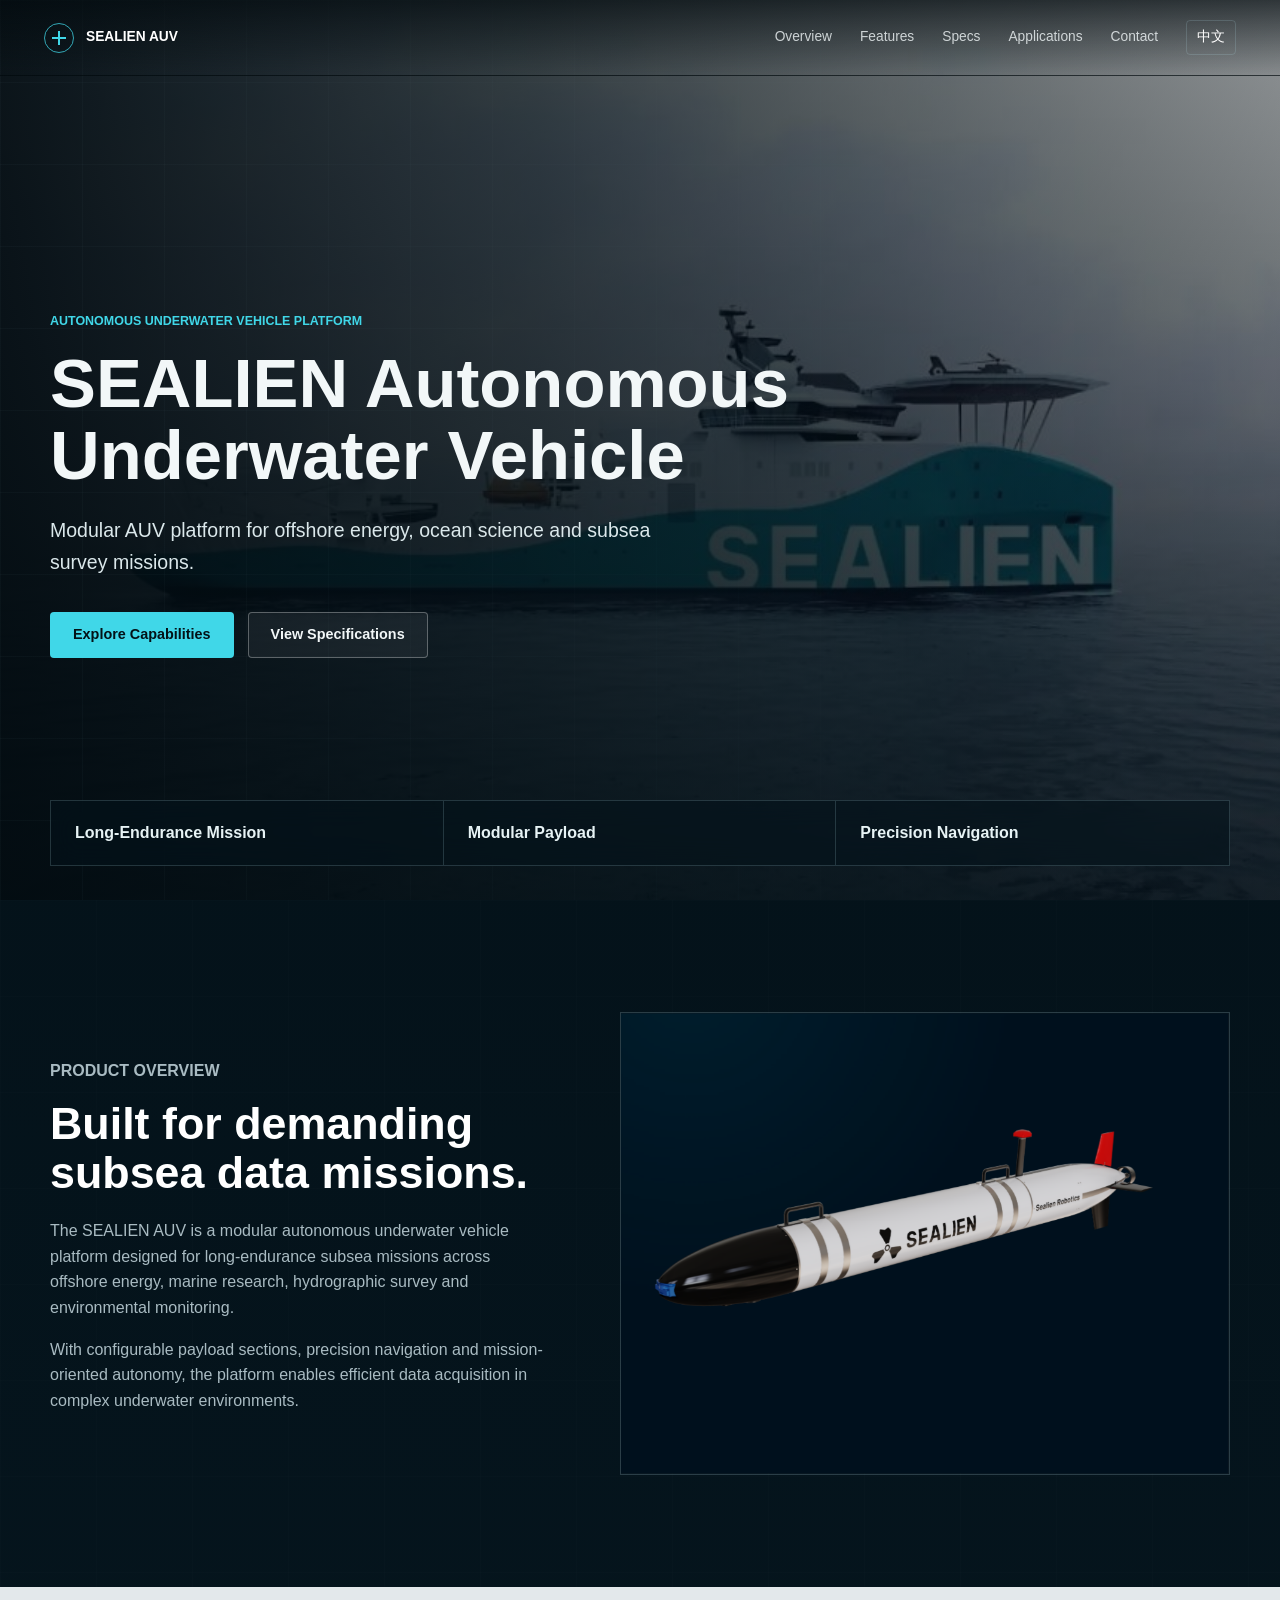
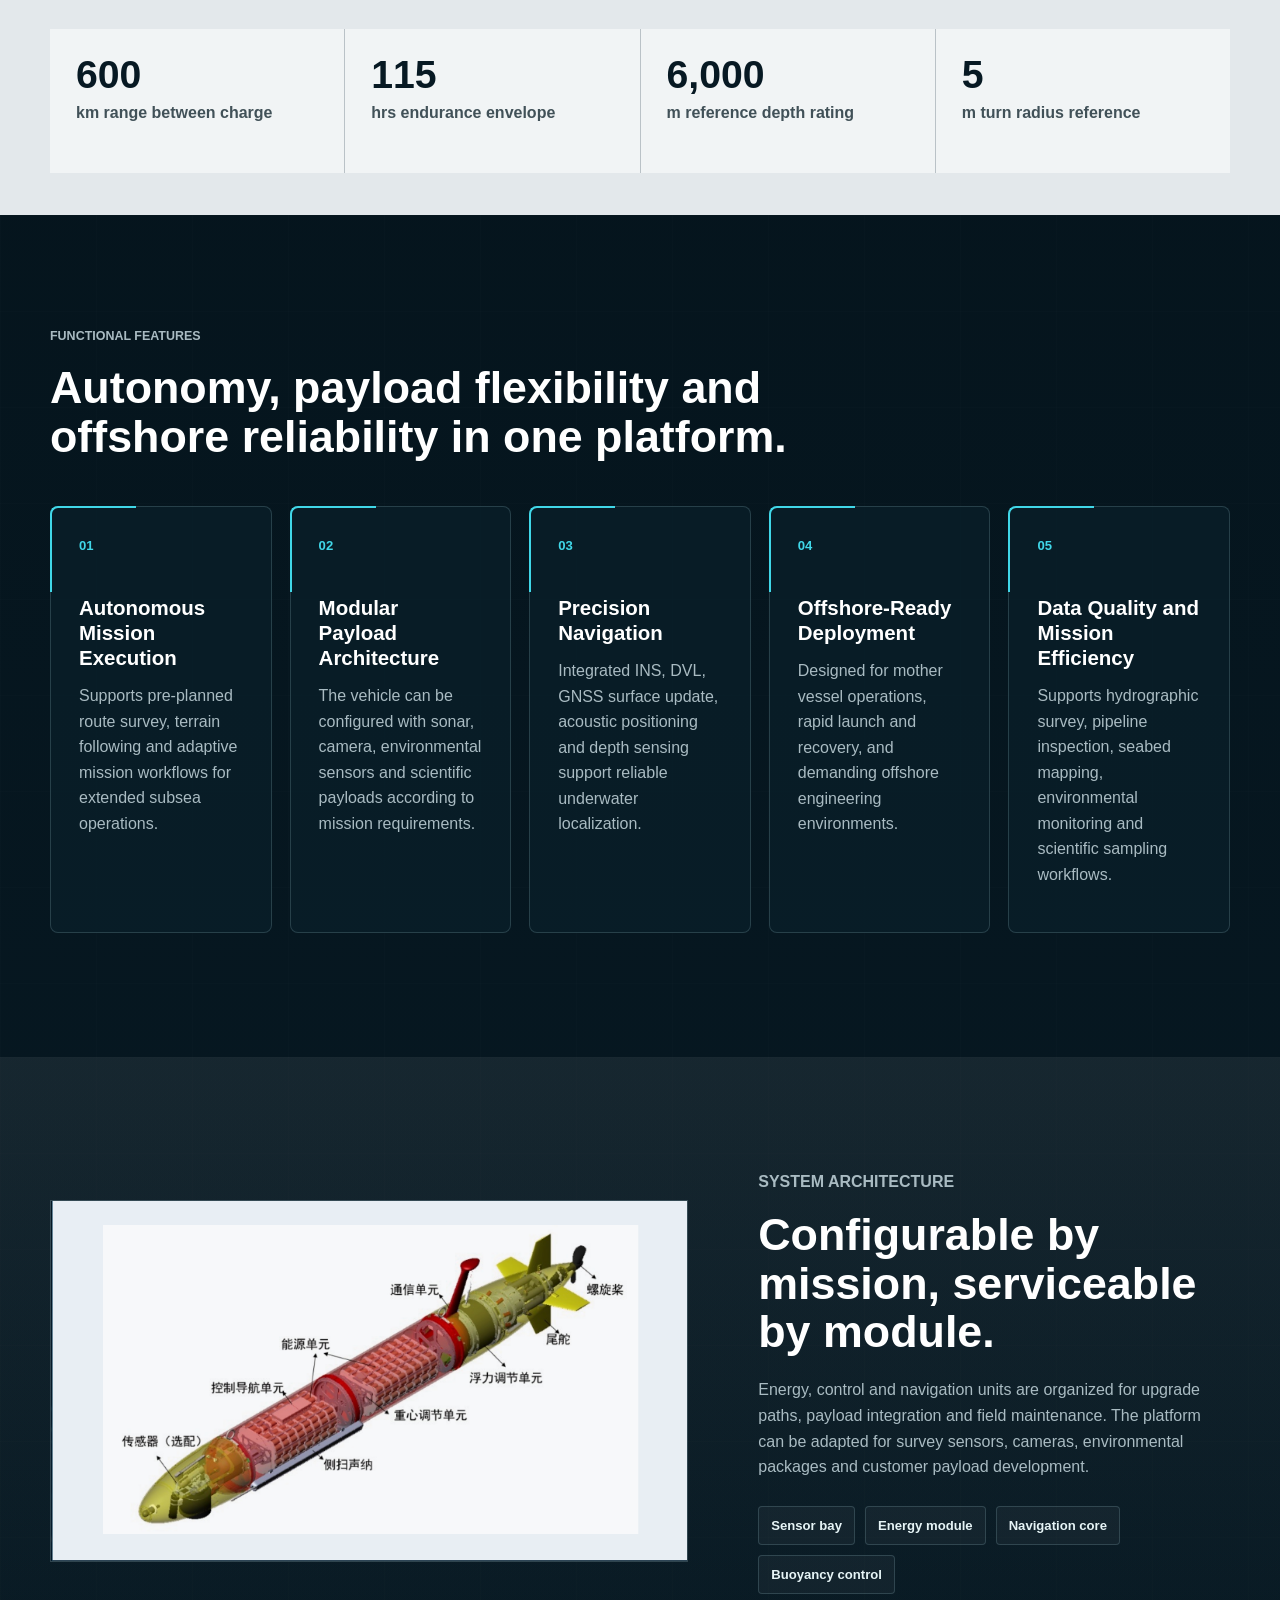
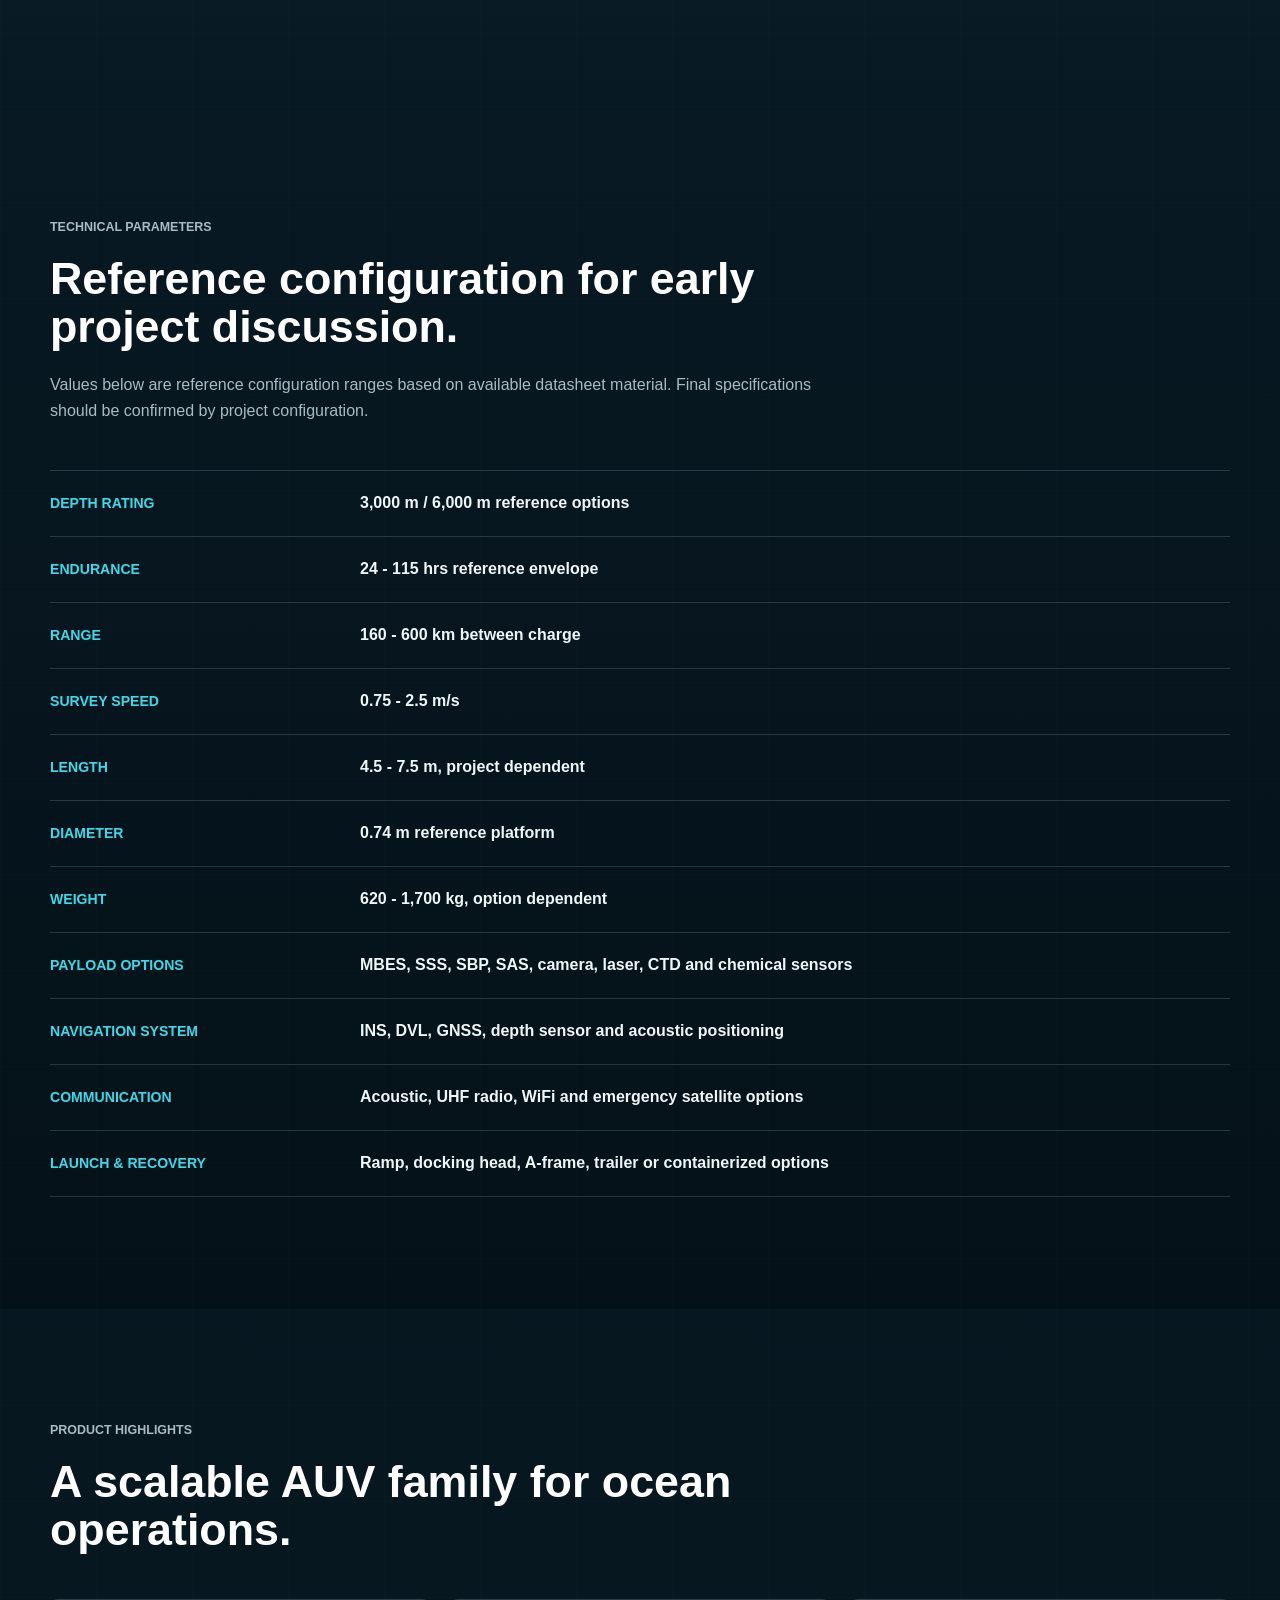
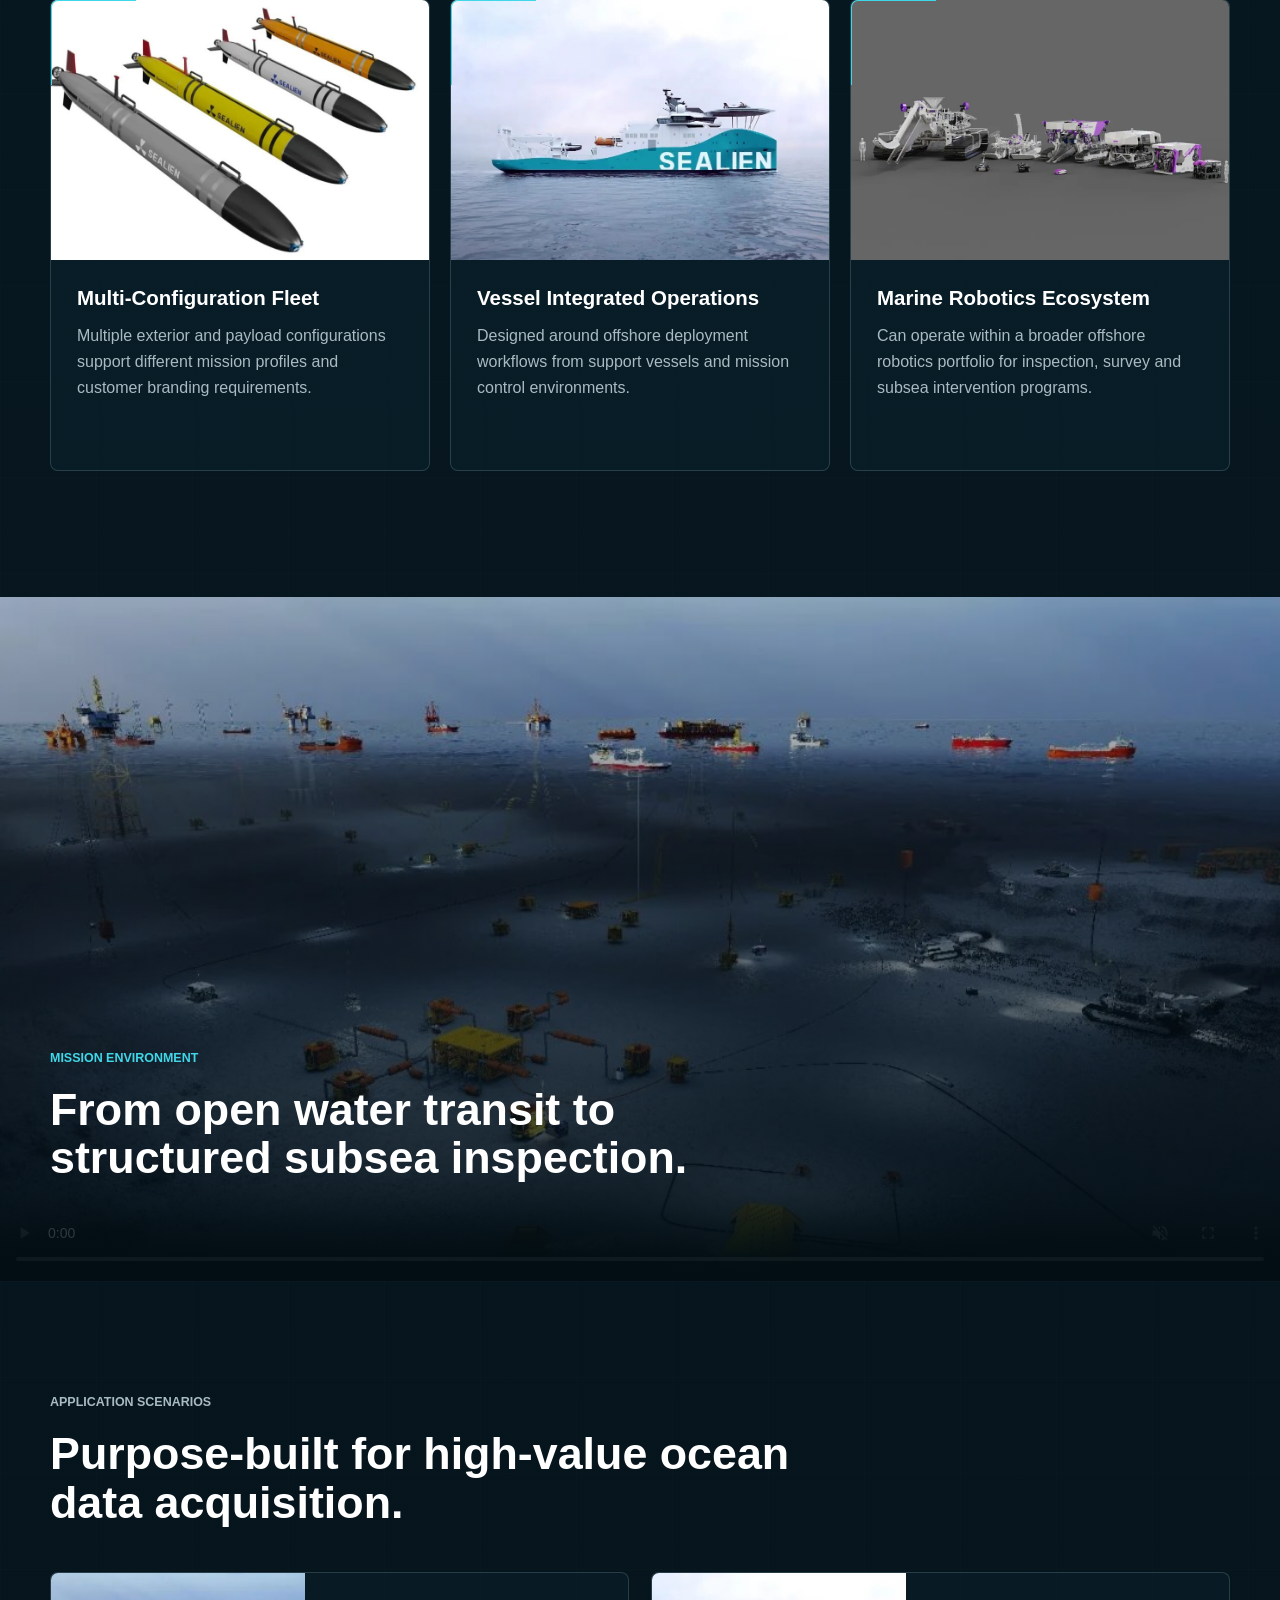
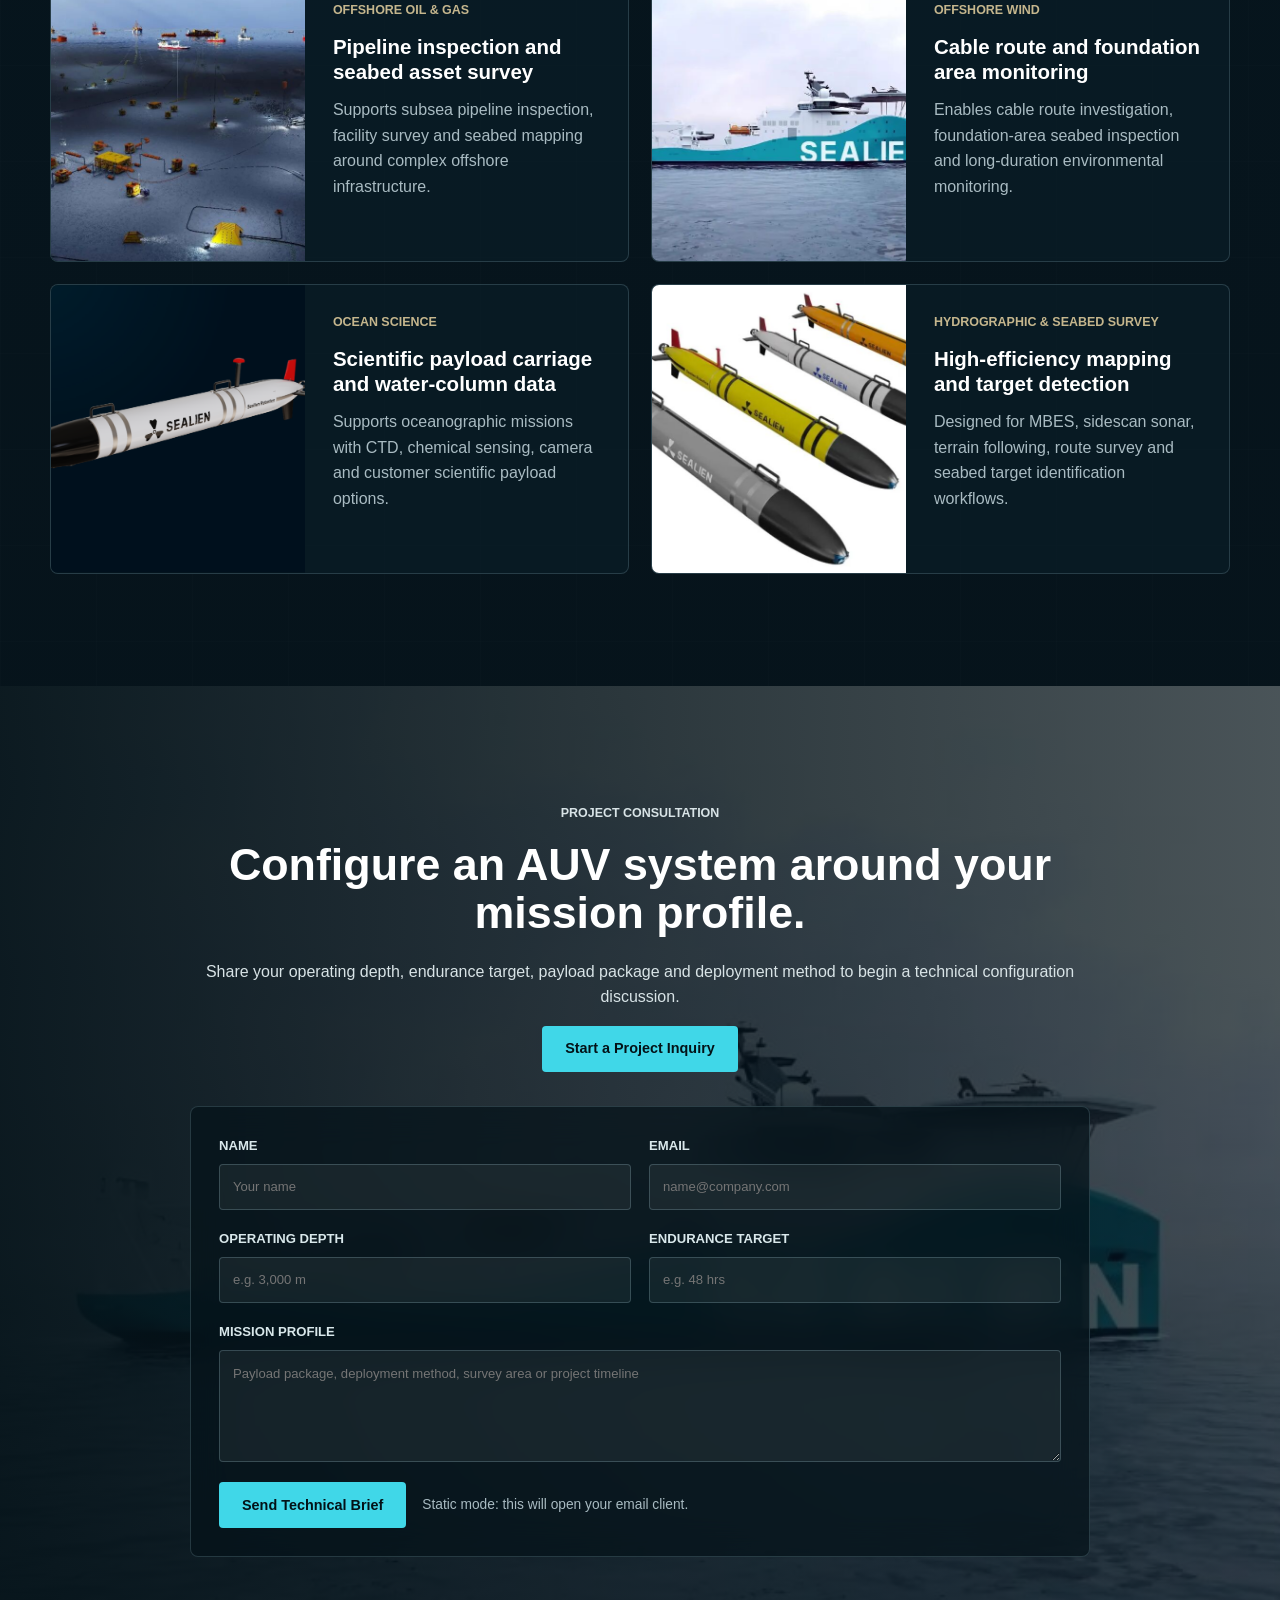
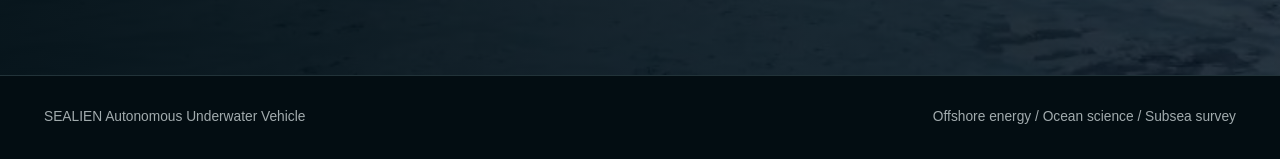
==== AUV_Introduce.html @ 8cbf19f8 "Deploy AUV static site" ====
<!doctype html>
<html lang="en">
  <head>
    <meta charset="utf-8">
    <meta name="viewport" content="width=device-width, initial-scale=1">
    <meta name="description" content="SEALIEN Autonomous Underwater Vehicle platform for offshore energy, ocean science, subsea survey and environmental monitoring.">
    <title>SEALIEN Autonomous Underwater Vehicle</title>
    <script>document.documentElement.classList.add("js");</script>
    <link rel="stylesheet" href="styles.css">
  </head>
  <body>
    <header class="site-header" data-header>
      <a class="brand" href="#hero" aria-label="SEALIEN AUV home">
        <span class="brand-mark" aria-hidden="true"></span>
        <span>SEALIEN AUV</span>
      </a>
      <nav class="site-nav" aria-label="Primary navigation">
        <a href="#overview">Overview</a>
        <a href="#features">Features</a>
        <a href="#specs">Specs</a>
        <a href="#applications">Applications</a>
        <a href="#contact">Contact</a>
        <a class="language-link" href="AUV_Introduce_CN.html">中文</a>
      </nav>
    </header>

    <main>
      <section class="hero" id="hero" aria-label="SEALIEN AUV">
        <video class="hero-video" autoplay muted loop playsinline preload="metadata" poster="船.jpg" data-hero-video>
          <source src="jimeng-2026-07-03-7705-以参考图中的 SEALIEN AUV 和母船为主体，生成一段真实感海洋工程宣传视....mp4" type="video/mp4">
          <source src="jimeng-2026-07-03-2833- 基于以上图片中的AUV我想生成AUV在面向海洋油气、海上风电、海洋科考。覆盖水....mp4" type="video/mp4">
        </video>
        <div class="hero-shade" aria-hidden="true"></div>
        <div class="hero-grid" aria-hidden="true"></div>

        <div class="hero-content">
          <p class="eyebrow reveal">Autonomous Underwater Vehicle Platform</p>
          <h1 class="reveal">SEALIEN Autonomous Underwater Vehicle</h1>
          <p class="hero-copy reveal">Modular AUV platform for offshore energy, ocean science and subsea survey missions.</p>
          <div class="hero-actions reveal">
            <a class="button button-primary" href="#features">Explore Capabilities</a>
            <a class="button button-secondary" href="#specs">View Specifications</a>
          </div>
        </div>

        <div class="mission-strip reveal" aria-label="Key platform qualities">
          <span>Long-Endurance Mission</span>
          <span>Modular Payload</span>
          <span>Precision Navigation</span>
        </div>
      </section>

      <section class="section overview" id="overview">
        <div class="section-inner two-column">
          <div class="section-copy reveal">
            <p class="eyebrow">Product Overview</p>
            <h2>Built for demanding subsea data missions.</h2>
            <p>The SEALIEN AUV is a modular autonomous underwater vehicle platform designed for long-endurance subsea missions across offshore energy, marine research, hydrographic survey and environmental monitoring.</p>
            <p>With configurable payload sections, precision navigation and mission-oriented autonomy, the platform enables efficient data acquisition in complex underwater environments.</p>
          </div>
          <figure class="image-stage reveal">
            <img src="微信图片_20260703133715.png" alt="SEALIEN AUV side view">
          </figure>
        </div>
      </section>

      <section class="section metrics-band" aria-label="Reference mission metrics">
        <div class="section-inner metric-grid">
          <div class="metric reveal">
            <strong data-count="600">0</strong>
            <span>km range between charge</span>
          </div>
          <div class="metric reveal">
            <strong data-count="115">0</strong>
            <span>hrs endurance envelope</span>
          </div>
          <div class="metric reveal">
            <strong data-count="6000">0</strong>
            <span>m reference depth rating</span>
          </div>
          <div class="metric reveal">
            <strong data-count="5">0</strong>
            <span>m turn radius reference</span>
          </div>
        </div>
      </section>

      <section class="section features" id="features">
        <div class="section-inner">
          <div class="section-heading reveal">
            <p class="eyebrow">Functional Features</p>
            <h2>Autonomy, payload flexibility and offshore reliability in one platform.</h2>
          </div>
          <div class="feature-grid">
            <article class="feature-card reveal">
              <span class="card-index">01</span>
              <h3>Autonomous Mission Execution</h3>
              <p>Supports pre-planned route survey, terrain following and adaptive mission workflows for extended subsea operations.</p>
            </article>
            <article class="feature-card reveal">
              <span class="card-index">02</span>
              <h3>Modular Payload Architecture</h3>
              <p>The vehicle can be configured with sonar, camera, environmental sensors and scientific payloads according to mission requirements.</p>
            </article>
            <article class="feature-card reveal">
              <span class="card-index">03</span>
              <h3>Precision Navigation</h3>
              <p>Integrated INS, DVL, GNSS surface update, acoustic positioning and depth sensing support reliable underwater localization.</p>
            </article>
            <article class="feature-card reveal">
              <span class="card-index">04</span>
              <h3>Offshore-Ready Deployment</h3>
              <p>Designed for mother vessel operations, rapid launch and recovery, and demanding offshore engineering environments.</p>
            </article>
            <article class="feature-card reveal">
              <span class="card-index">05</span>
              <h3>Data Quality and Mission Efficiency</h3>
              <p>Supports hydrographic survey, pipeline inspection, seabed mapping, environmental monitoring and scientific sampling workflows.</p>
            </article>
          </div>
        </div>
      </section>

      <section class="section architecture">
        <div class="section-inner two-column reverse">
          <figure class="wide-visual reveal">
            <img src="微信图片_20260703133721.png" alt="AUV internal modular architecture diagram">
          </figure>
          <div class="section-copy reveal">
            <p class="eyebrow">System Architecture</p>
            <h2>Configurable by mission, serviceable by module.</h2>
            <p>Energy, control and navigation units are organized for upgrade paths, payload integration and field maintenance. The platform can be adapted for survey sensors, cameras, environmental packages and customer payload development.</p>
            <div class="callout-line">
              <span>Sensor bay</span>
              <span>Energy module</span>
              <span>Navigation core</span>
              <span>Buoyancy control</span>
            </div>
          </div>
        </div>
      </section>

      <section class="section specs" id="specs">
        <div class="section-inner">
          <div class="section-heading reveal">
            <p class="eyebrow">Technical Parameters</p>
            <h2>Reference configuration for early project discussion.</h2>
            <p class="section-note">Values below are reference configuration ranges based on available datasheet material. Final specifications should be confirmed by project configuration.</p>
          </div>
          <div class="spec-table reveal">
            <div class="spec-row"><span>Depth Rating</span><strong>3,000 m / 6,000 m reference options</strong></div>
            <div class="spec-row"><span>Endurance</span><strong>24 - 115 hrs reference envelope</strong></div>
            <div class="spec-row"><span>Range</span><strong>160 - 600 km between charge</strong></div>
            <div class="spec-row"><span>Survey Speed</span><strong>0.75 - 2.5 m/s</strong></div>
            <div class="spec-row"><span>Length</span><strong>4.5 - 7.5 m, project dependent</strong></div>
            <div class="spec-row"><span>Diameter</span><strong>0.74 m reference platform</strong></div>
            <div class="spec-row"><span>Weight</span><strong>620 - 1,700 kg, option dependent</strong></div>
            <div class="spec-row"><span>Payload Options</span><strong>MBES, SSS, SBP, SAS, camera, laser, CTD and chemical sensors</strong></div>
            <div class="spec-row"><span>Navigation System</span><strong>INS, DVL, GNSS, depth sensor and acoustic positioning</strong></div>
            <div class="spec-row"><span>Communication</span><strong>Acoustic, UHF radio, WiFi and emergency satellite options</strong></div>
            <div class="spec-row"><span>Launch & Recovery</span><strong>Ramp, docking head, A-frame, trailer or containerized options</strong></div>
          </div>
        </div>
      </section>

      <section class="section highlights" id="highlights">
        <div class="section-inner">
          <div class="section-heading reveal">
            <p class="eyebrow">Product Highlights</p>
            <h2>A scalable AUV family for ocean operations.</h2>
          </div>
          <div class="highlight-track" aria-label="Product highlights">
            <article class="highlight-card reveal">
              <img src="AUV阵列.jpg" alt="SEALIEN AUV product family">
              <h3>Multi-Configuration Fleet</h3>
              <p>Multiple exterior and payload configurations support different mission profiles and customer branding requirements.</p>
            </article>
            <article class="highlight-card reveal">
              <img src="船.jpg" alt="SEALIEN support vessel and AUV operation">
              <h3>Vessel Integrated Operations</h3>
              <p>Designed around offshore deployment workflows from support vessels and mission control environments.</p>
            </article>
            <article class="highlight-card reveal">
              <img src="全部产品.jpg" alt="Marine robotics product ecosystem">
              <h3>Marine Robotics Ecosystem</h3>
              <p>Can operate within a broader offshore robotics portfolio for inspection, survey and subsea intervention programs.</p>
            </article>
          </div>
        </div>
      </section>

      <section class="immersive-video" aria-label="AUV mission video">
        <video autoplay muted loop playsinline preload="auto" poster="场景图.jpg" data-motion-video>
          <source src="jimeng-2026-07-03-2833- 基于以上图片中的AUV我想生成AUV在面向海洋油气、海上风电、海洋科考。覆盖水....mp4" type="video/mp4">
        </video>
        <div class="immersive-copy reveal">
          <p class="eyebrow">Mission Environment</p>
          <h2>From open water transit to structured subsea inspection.</h2>
        </div>
      </section>

      <section class="section applications" id="applications">
        <div class="section-inner">
          <div class="section-heading reveal">
            <p class="eyebrow">Application Scenarios</p>
            <h2>Purpose-built for high-value ocean data acquisition.</h2>
          </div>
          <div class="application-grid">
            <article class="application-panel reveal">
              <img src="场景图.jpg" alt="Subsea oil and gas field">
              <div>
                <span>Offshore Oil & Gas</span>
                <h3>Pipeline inspection and seabed asset survey</h3>
                <p>Supports subsea pipeline inspection, facility survey and seabed mapping around complex offshore infrastructure.</p>
              </div>
            </article>
            <article class="application-panel reveal">
              <img src="船.jpg" alt="Offshore support vessel">
              <div>
                <span>Offshore Wind</span>
                <h3>Cable route and foundation area monitoring</h3>
                <p>Enables cable route investigation, foundation-area seabed inspection and long-duration environmental monitoring.</p>
              </div>
            </article>
            <article class="application-panel reveal">
              <img src="微信图片_20260703133715.png" alt="AUV configured for scientific payloads">
              <div>
                <span>Ocean Science</span>
                <h3>Scientific payload carriage and water-column data</h3>
                <p>Supports oceanographic missions with CTD, chemical sensing, camera and customer scientific payload options.</p>
              </div>
            </article>
            <article class="application-panel reveal">
              <img src="AUV阵列.jpg" alt="AUV fleet for seabed survey">
              <div>
                <span>Hydrographic & Seabed Survey</span>
                <h3>High-efficiency mapping and target detection</h3>
                <p>Designed for MBES, sidescan sonar, terrain following, route survey and seabed target identification workflows.</p>
              </div>
            </article>
          </div>
        </div>
      </section>

      <section class="contact" id="contact">
        <div class="contact-inner reveal">
          <p class="eyebrow">Project Consultation</p>
          <h2>Configure an AUV system around your mission profile.</h2>
          <p>Share your operating depth, endurance target, payload package and deployment method to begin a technical configuration discussion.</p>
          <a class="button button-primary" href="mailto:yanling.zhou@sealien.cn?subject=SEALIEN%20AUV%20Project%20Inquiry">Start a Project Inquiry</a>

          <form class="consult-form" data-consult-form data-lang="en">
            <div class="form-grid">
              <label>
                <span>Name</span>
                <input name="name" type="text" autocomplete="name" placeholder="Your name" required>
              </label>
              <label>
                <span>Email</span>
                <input name="email" type="email" autocomplete="email" placeholder="name@company.com" required>
              </label>
              <label>
                <span>Operating Depth</span>
                <input name="depth" type="text" placeholder="e.g. 3,000 m">
              </label>
              <label>
                <span>Endurance Target</span>
                <input name="endurance" type="text" placeholder="e.g. 48 hrs">
              </label>
              <label class="full">
                <span>Mission Profile</span>
                <textarea name="message" rows="4" placeholder="Payload package, deployment method, survey area or project timeline"></textarea>
              </label>
            </div>
            <div class="form-actions">
              <button class="button button-primary" type="submit">Send Technical Brief</button>
              <span class="form-status" data-form-status>Static mode: this will open your email client.</span>
            </div>
          </form>
        </div>
      </section>
    </main>

    <footer class="site-footer">
      <span>SEALIEN Autonomous Underwater Vehicle</span>
      <span>Offshore energy / Ocean science / Subsea survey</span>
    </footer>

    <script src="script.js"></script>
  </body>
</html>
---- styles.css ----
:root {
  --abyss: #04131a;
  --deep: #071f2b;
  --panel: rgba(10, 31, 41, 0.78);
  --line: rgba(177, 222, 232, 0.18);
  --text: #f2f7f8;
  --muted: #a9bbc2;
  --cyan: #40d7e8;
  --cyan-soft: rgba(64, 215, 232, 0.18);
  --silver: #d7dee1;
  --signal: #d94737;
  --sand: #c5b68d;
  --max: 1180px;
}

* {
  box-sizing: border-box;
}

html {
  scroll-behavior: smooth;
}

body {
  margin: 0;
  min-width: 320px;
  color: var(--text);
  background:
    linear-gradient(180deg, #031017 0%, #071923 42%, #061219 100%);
  font-family: Inter, Aptos, "Helvetica Neue", Arial, sans-serif;
  line-height: 1.6;
  letter-spacing: 0;
  overflow-x: hidden;
}

img,
video {
  display: block;
  max-width: 100%;
}

a {
  color: inherit;
  text-decoration: none;
}

.site-header {
  position: fixed;
  z-index: 30;
  top: 0;
  left: 0;
  right: 0;
  display: flex;
  align-items: center;
  justify-content: space-between;
  height: 76px;
  padding: 0 44px;
  background: linear-gradient(180deg, rgba(1, 9, 13, 0.68), rgba(1, 9, 13, 0));
  border-bottom: 1px solid rgba(255, 255, 255, 0);
  transition: background 220ms ease, border-color 220ms ease, height 220ms ease;
}

.site-header.is-scrolled {
  height: 64px;
  background: rgba(3, 16, 23, 0.9);
  border-bottom-color: var(--line);
  backdrop-filter: blur(18px);
}

.brand {
  display: inline-flex;
  align-items: center;
  gap: 12px;
  font-size: 0.86rem;
  font-weight: 700;
  color: #ffffff;
  text-transform: uppercase;
}

.brand-mark {
  width: 30px;
  height: 30px;
  border: 1px solid rgba(64, 215, 232, 0.75);
  border-radius: 50%;
  position: relative;
}

.brand-mark::before,
.brand-mark::after {
  content: "";
  position: absolute;
  background: var(--cyan);
}

.brand-mark::before {
  width: 14px;
  height: 2px;
  top: 13px;
  left: 7px;
}

.brand-mark::after {
  width: 2px;
  height: 14px;
  top: 7px;
  left: 13px;
}

.site-nav {
  display: flex;
  align-items: center;
  gap: 28px;
  color: rgba(241, 248, 249, 0.8);
  font-size: 0.86rem;
}

.site-nav a {
  position: relative;
}

.site-nav a::after {
  content: "";
  position: absolute;
  left: 0;
  right: 0;
  bottom: -8px;
  height: 1px;
  background: var(--cyan);
  transform: scaleX(0);
  transform-origin: left;
  transition: transform 180ms ease;
}

.site-nav a:hover::after,
.site-nav a:focus-visible::after {
  transform: scaleX(1);
}

.language-link {
  min-width: 44px;
  padding: 5px 10px;
  border: 1px solid var(--line);
  border-radius: 4px;
  color: #ffffff;
  text-align: center;
}

.language-link::after {
  display: none;
}

.hero {
  position: relative;
  min-height: 100vh;
  overflow: hidden;
  display: grid;
  align-items: center;
  isolation: isolate;
}

.hero-video,
.hero-shade,
.hero-grid {
  position: absolute;
  inset: 0;
}

.hero-video {
  width: 100%;
  height: 100%;
  object-fit: cover;
  z-index: -3;
}

.hero-shade {
  z-index: -2;
  background:
    linear-gradient(90deg, rgba(2, 11, 16, 0.94) 0%, rgba(3, 15, 20, 0.72) 42%, rgba(3, 13, 18, 0.26) 100%),
    linear-gradient(180deg, rgba(1, 8, 12, 0.24) 0%, rgba(3, 15, 21, 0.82) 100%);
}

.hero-grid {
  z-index: -1;
  opacity: 0.38;
  background-image:
    linear-gradient(rgba(175, 224, 234, 0.08) 1px, transparent 1px),
    linear-gradient(90deg, rgba(175, 224, 234, 0.08) 1px, transparent 1px);
  background-size: 82px 82px;
  mask-image: linear-gradient(90deg, #000 0%, transparent 84%);
}

.hero-content {
  width: min(var(--max), calc(100% - 80px));
  margin: 0 auto;
  padding-top: 70px;
}

.eyebrow {
  margin: 0 0 16px;
  color: var(--cyan);
  font-size: 0.78rem;
  font-weight: 700;
  text-transform: uppercase;
}

h1,
h2,
h3,
p {
  margin-top: 0;
}

h1 {
  max-width: 760px;
  margin-bottom: 24px;
  font-size: 4.3rem;
  line-height: 1.04;
  font-weight: 760;
}

html[lang="zh-CN"] h1 {
  max-width: 960px;
  font-size: 4rem;
}

h2 {
  margin-bottom: 22px;
  color: #ffffff;
  font-size: 2.8rem;
  line-height: 1.08;
  font-weight: 720;
}

h3 {
  margin-bottom: 12px;
  color: #ffffff;
  font-size: 1.28rem;
  line-height: 1.22;
}

.hero-copy {
  max-width: 620px;
  margin-bottom: 34px;
  color: #dbe8eb;
  font-size: 1.22rem;
}

.hero-actions {
  display: flex;
  flex-wrap: wrap;
  gap: 14px;
}

.button {
  display: inline-flex;
  align-items: center;
  justify-content: center;
  min-height: 46px;
  padding: 0 22px;
  border: 1px solid transparent;
  border-radius: 4px;
  font-weight: 700;
  font-size: 0.9rem;
  transition: transform 180ms ease, border-color 180ms ease, background 180ms ease;
}

.button:hover,
.button:focus-visible {
  transform: translateY(-2px);
}

.button-primary {
  color: #031217;
  background: var(--cyan);
}

.button-secondary {
  color: var(--text);
  border-color: rgba(255, 255, 255, 0.3);
  background: rgba(255, 255, 255, 0.05);
}

.mission-strip {
  position: absolute;
  left: 50%;
  bottom: 34px;
  width: min(var(--max), calc(100% - 80px));
  transform: translateX(-50%);
  display: grid;
  grid-template-columns: repeat(3, 1fr);
  border: 1px solid var(--line);
  background: rgba(4, 19, 26, 0.62);
  backdrop-filter: blur(14px);
}

.mission-strip.reveal {
  transform: translate(-50%, 22px);
}

.mission-strip.reveal.is-visible {
  transform: translate(-50%, 0);
}

.mission-strip span {
  min-height: 64px;
  display: flex;
  align-items: center;
  padding: 0 24px;
  color: #e7f3f5;
  font-weight: 700;
  border-right: 1px solid var(--line);
}

.mission-strip span:last-child {
  border-right: 0;
}

.section {
  position: relative;
  padding: 112px 0;
  overflow: hidden;
}

.section::before {
  content: "";
  position: absolute;
  inset: 0;
  pointer-events: none;
  background-image:
    linear-gradient(rgba(255, 255, 255, 0.03) 1px, transparent 1px),
    linear-gradient(90deg, rgba(255, 255, 255, 0.03) 1px, transparent 1px);
  background-size: 96px 96px;
  opacity: 0.28;
}

.section-inner {
  position: relative;
  z-index: 1;
  width: min(var(--max), calc(100% - 80px));
  margin: 0 auto;
}

.two-column {
  display: grid;
  grid-template-columns: minmax(0, 0.9fr) minmax(0, 1.1fr);
  gap: 70px;
  align-items: center;
}

.two-column.reverse {
  grid-template-columns: minmax(0, 1.15fr) minmax(0, 0.85fr);
}

.section-copy p {
  color: var(--muted);
  font-size: 1rem;
}

.image-stage,
.wide-visual {
  margin: 0;
  border: 1px solid var(--line);
  background: rgba(255, 255, 255, 0.03);
  overflow: hidden;
}

.image-stage {
  min-height: 420px;
  display: grid;
  place-items: center;
}

.image-stage img {
  width: 100%;
  height: 100%;
  object-fit: cover;
}

.wide-visual img {
  width: 100%;
  min-height: 360px;
  object-fit: cover;
}

.metrics-band {
  padding: 42px 0;
  background: #e3e8eb;
  color: #0b1b20;
}

.metrics-band::before {
  opacity: 0;
}

.metric-grid {
  display: grid;
  grid-template-columns: repeat(4, 1fr);
  gap: 1px;
  background: rgba(5, 25, 33, 0.18);
}

.metric {
  min-height: 144px;
  padding: 26px;
  background: #f1f4f5;
}

.metric strong {
  display: block;
  margin-bottom: 6px;
  color: #071923;
  font-size: 2.45rem;
  line-height: 1;
}

.metric span {
  color: #415158;
  font-weight: 700;
}

.section-heading {
  max-width: 780px;
  margin-bottom: 46px;
}

.section-heading p,
.section-note {
  color: var(--muted);
}

.feature-grid {
  display: grid;
  grid-template-columns: repeat(5, minmax(220px, 1fr));
  gap: 18px;
  overflow-x: auto;
  padding-bottom: 12px;
  scrollbar-color: var(--cyan) rgba(255, 255, 255, 0.08);
}

.feature-card,
.highlight-card {
  border: 1px solid var(--line);
  border-radius: 8px;
  background: var(--panel);
}

.feature-card {
  min-height: 290px;
  padding: 28px;
  position: relative;
}

.feature-card::before,
.highlight-card::before {
  content: "";
  position: absolute;
  top: -1px;
  left: -1px;
  width: 84px;
  height: 84px;
  border-top: 2px solid var(--cyan);
  border-left: 2px solid var(--cyan);
  border-top-left-radius: 8px;
  pointer-events: none;
}

.feature-card p,
.highlight-card p {
  color: var(--muted);
}

.card-index {
  display: block;
  margin-bottom: 40px;
  color: var(--cyan);
  font-size: 0.82rem;
  font-weight: 800;
}

.architecture {
  background:
    linear-gradient(180deg, rgba(216, 224, 226, 0.08), rgba(216, 224, 226, 0));
}

.callout-line {
  display: flex;
  flex-wrap: wrap;
  gap: 10px;
  margin-top: 26px;
}

.callout-line span {
  padding: 8px 12px;
  color: #e6f4f6;
  border: 1px solid var(--line);
  border-radius: 4px;
  background: rgba(255, 255, 255, 0.04);
  font-size: 0.82rem;
  font-weight: 700;
}

.specs {
  background:
    linear-gradient(180deg, #081923, #041118);
}

.spec-table {
  border-top: 1px solid var(--line);
}

.spec-row {
  display: grid;
  grid-template-columns: 280px minmax(0, 1fr);
  gap: 30px;
  min-height: 66px;
  align-items: center;
  border-bottom: 1px solid var(--line);
}

.spec-row span {
  color: var(--cyan);
  font-size: 0.88rem;
  font-weight: 800;
  text-transform: uppercase;
}

.spec-row strong {
  color: #eef6f7;
  font-size: 1rem;
  font-weight: 650;
}

.highlight-track {
  display: grid;
  grid-auto-flow: column;
  grid-auto-columns: minmax(320px, 1fr);
  gap: 20px;
  overflow-x: auto;
  padding-bottom: 14px;
  scrollbar-color: var(--cyan) rgba(255, 255, 255, 0.08);
}

.highlight-card {
  position: relative;
  min-height: 472px;
  overflow: hidden;
}

.highlight-card img {
  width: 100%;
  height: 260px;
  object-fit: cover;
}

.highlight-card h3,
.highlight-card p {
  padding: 0 26px;
}

.highlight-card h3 {
  margin-top: 26px;
}

.immersive-video {
  position: relative;
  min-height: 76vh;
  display: grid;
  align-items: end;
  overflow: hidden;
}

.immersive-video video {
  position: absolute;
  inset: 0;
  width: 100%;
  height: 100%;
  object-fit: cover;
}

.immersive-video::after {
  content: "";
  position: absolute;
  inset: 0;
  background: linear-gradient(180deg, rgba(3, 16, 22, 0.2), rgba(3, 16, 22, 0.88));
}

.immersive-copy {
  position: relative;
  z-index: 1;
  width: min(var(--max), calc(100% - 80px));
  margin: 0 auto;
  padding: 0 0 78px;
}

.immersive-copy h2 {
  max-width: 760px;
}

.application-grid {
  display: grid;
  grid-template-columns: repeat(2, minmax(0, 1fr));
  gap: 22px;
}

.application-panel {
  display: grid;
  grid-template-columns: 44% 1fr;
  min-height: 290px;
  border: 1px solid var(--line);
  border-radius: 8px;
  background: rgba(10, 30, 39, 0.72);
  overflow: hidden;
}

.application-panel img {
  width: 100%;
  height: 100%;
  object-fit: cover;
}

.application-panel div {
  padding: 28px;
}

.application-panel span {
  display: block;
  margin-bottom: 14px;
  color: var(--sand);
  font-size: 0.78rem;
  font-weight: 800;
  text-transform: uppercase;
}

.application-panel p {
  color: var(--muted);
}

.contact {
  padding: 118px 0;
  background:
    linear-gradient(90deg, rgba(4, 18, 24, 0.96), rgba(4, 18, 24, 0.72)),
    url("船.jpg") center / cover;
}

.contact-inner {
  width: min(900px, calc(100% - 80px));
  margin: 0 auto;
  text-align: center;
}

.contact-inner p {
  color: #d8e3e6;
}

.consult-form {
  margin: 34px auto 0;
  padding: 28px;
  border: 1px solid var(--line);
  border-radius: 8px;
  background: rgba(5, 19, 26, 0.72);
  backdrop-filter: blur(18px);
  text-align: left;
}

.form-grid {
  display: grid;
  grid-template-columns: repeat(2, minmax(0, 1fr));
  gap: 18px;
}

.form-grid label {
  display: grid;
  gap: 8px;
  color: #d9e8eb;
  font-size: 0.82rem;
  font-weight: 800;
  text-transform: uppercase;
}

.form-grid .full {
  grid-column: 1 / -1;
}

.form-grid input,
.form-grid textarea {
  width: 100%;
  border: 1px solid rgba(177, 222, 232, 0.22);
  border-radius: 4px;
  background: rgba(255, 255, 255, 0.06);
  color: #ffffff;
  font: inherit;
  font-weight: 500;
  outline: none;
}

.form-grid input {
  min-height: 46px;
  padding: 0 13px;
}

.form-grid textarea {
  resize: vertical;
  min-height: 112px;
  padding: 12px 13px;
}

.form-grid input:focus,
.form-grid textarea:focus {
  border-color: rgba(64, 215, 232, 0.8);
  box-shadow: 0 0 0 3px rgba(64, 215, 232, 0.12);
}

.form-actions {
  display: flex;
  flex-wrap: wrap;
  align-items: center;
  gap: 16px;
  margin-top: 20px;
}

.form-status {
  color: var(--muted);
  font-size: 0.86rem;
}

.site-footer {
  min-height: 84px;
  display: flex;
  align-items: center;
  justify-content: space-between;
  gap: 20px;
  padding: 0 44px;
  color: rgba(237, 246, 248, 0.68);
  background: #030d12;
  border-top: 1px solid var(--line);
  font-size: 0.86rem;
}

.reveal {
  transform: translateY(22px);
  transition: opacity 700ms ease, transform 700ms ease;
}

.js .reveal {
  opacity: 0;
}

.reveal.is-visible {
  opacity: 1;
  transform: translateY(0);
}

@media (prefers-reduced-motion: reduce) {
  html {
    scroll-behavior: auto;
  }

  *,
  *::before,
  *::after {
    transition-duration: 0.01ms !important;
    animation-duration: 0.01ms !important;
    animation-iteration-count: 1 !important;
  }
}

@media (max-width: 980px) {
  .site-header {
    padding: 0 24px;
  }

  .site-nav {
    gap: 16px;
    font-size: 0.78rem;
  }

  h1 {
    font-size: 3.2rem;
  }

  h2 {
    font-size: 2.25rem;
  }

  .two-column,
  .two-column.reverse,
  .application-grid {
    grid-template-columns: 1fr;
  }

  .metric-grid {
    grid-template-columns: repeat(2, 1fr);
  }

  .spec-row {
    grid-template-columns: 1fr;
    gap: 8px;
    padding: 18px 0;
  }
}

@media (max-width: 720px) {
  .site-header {
    height: auto;
    min-height: 68px;
    padding: 14px 18px;
    align-items: flex-start;
    flex-wrap: wrap;
    gap: 12px;
  }

  .site-header.is-scrolled {
    height: auto;
  }

  .site-nav {
    width: 100%;
    flex-wrap: wrap;
    justify-content: flex-start;
    row-gap: 8px;
  }

  .hero {
    min-height: 88vh;
  }

  .hero-content,
  .section-inner,
  .immersive-copy,
  .contact-inner,
  .mission-strip {
    width: calc(100% - 36px);
  }

  .hero-content {
    padding-top: 118px;
    padding-bottom: 150px;
  }

  h1 {
    max-width: 320px;
    font-size: 2rem;
  }

  html[lang="zh-CN"] h1 {
    max-width: 354px;
    font-size: 1.95rem;
  }

  h2 {
    font-size: 1.9rem;
  }

  .hero-copy {
    max-width: 320px;
    font-size: 1.04rem;
  }

  .hero-actions {
    flex-direction: column;
    align-items: flex-start;
  }

  .hero-actions .button {
    width: min(250px, 100%);
  }

  .mission-strip {
    bottom: 18px;
    grid-template-columns: 1fr;
  }

  .mission-strip span {
    min-height: 44px;
    padding: 0 18px;
    border-right: 0;
    border-bottom: 1px solid var(--line);
    font-size: 0.9rem;
  }

  .mission-strip span:last-child {
    border-bottom: 0;
  }

  .section {
    padding: 78px 0;
  }

  .metric-grid {
    grid-template-columns: 1fr;
  }

  .feature-grid,
  .highlight-track {
    grid-auto-columns: minmax(280px, 86vw);
  }

  .application-panel {
    grid-template-columns: 1fr;
  }

  .application-panel img {
    height: 220px;
  }

  .site-footer {
    flex-direction: column;
    align-items: flex-start;
    justify-content: center;
    padding: 22px 18px;
  }

  .form-grid {
    grid-template-columns: 1fr;
  }

  .consult-form {
    padding: 20px;
  }

  .form-actions .button {
    width: 100%;
  }
}
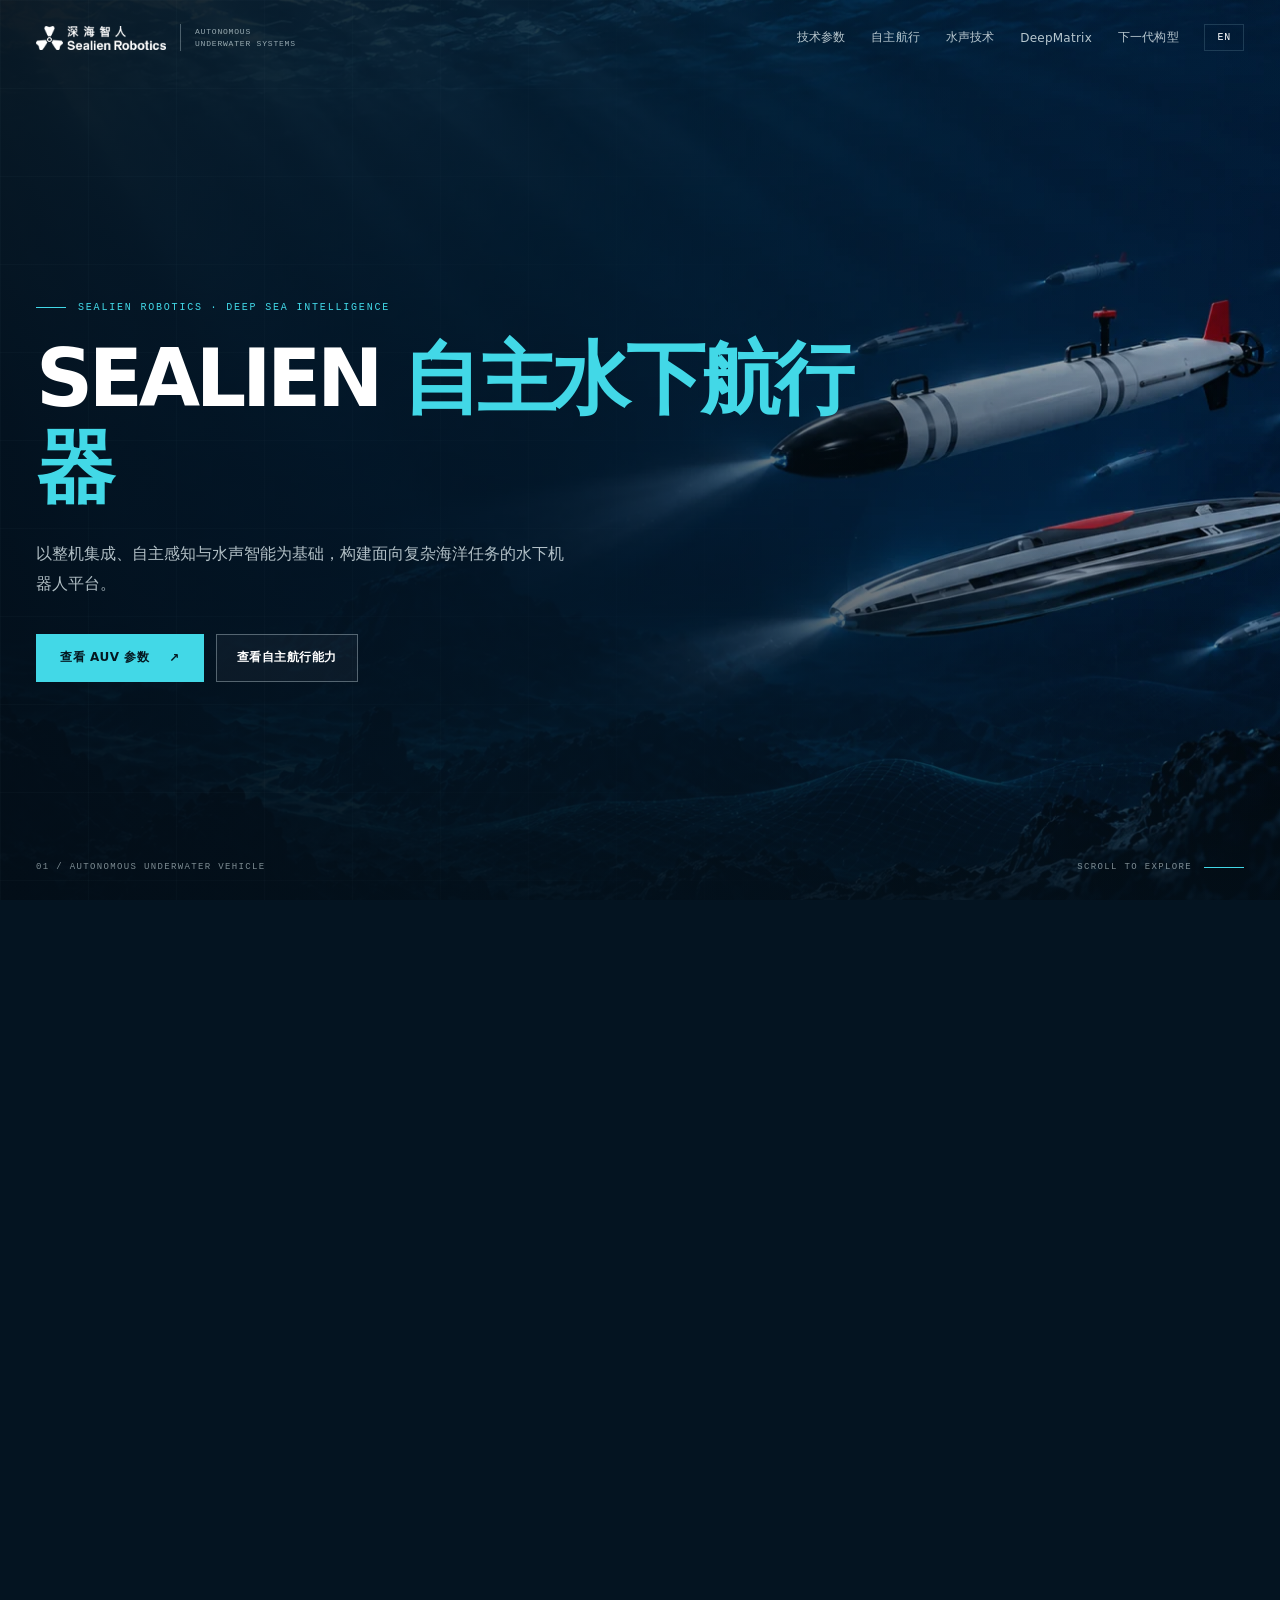
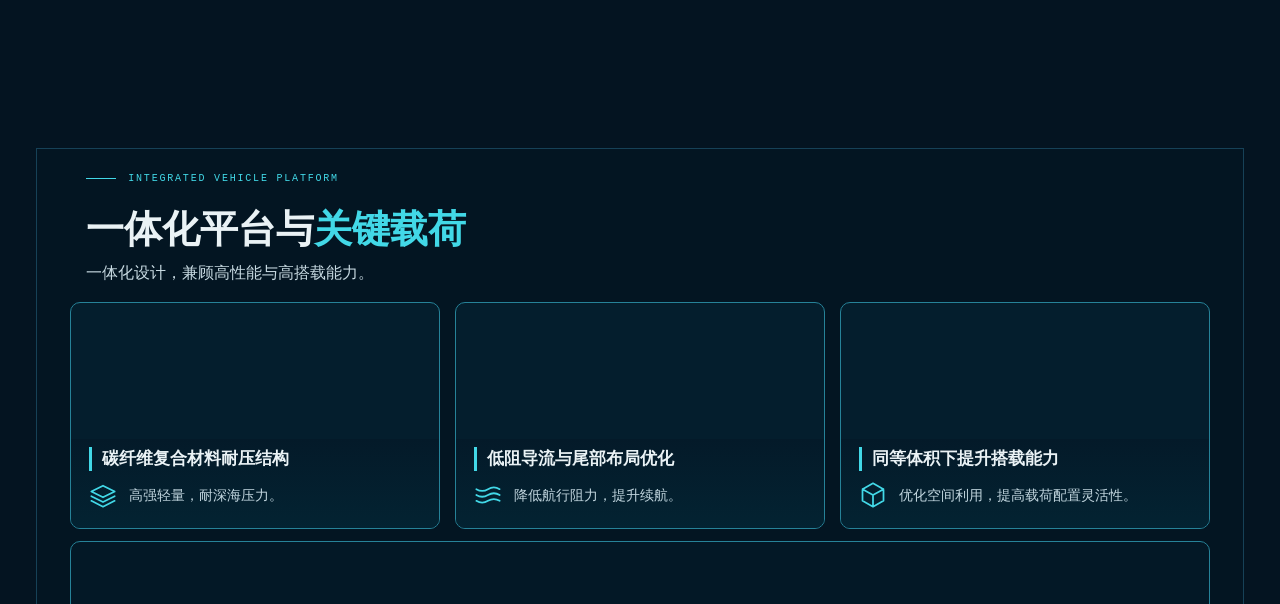
==== commit c2e75533: "Add files via upload" ====
--- a/AUV_Introduce.html
+++ b/AUV_Introduce.html
@@ -1,291 +1,2 @@
-<!doctype html>
-<html lang="en">
-  <head>
-    <meta charset="utf-8">
-    <meta name="viewport" content="width=device-width, initial-scale=1">
-    <meta name="description" content="SEALIEN Autonomous Underwater Vehicle platform for offshore energy, ocean science, subsea survey and environmental monitoring.">
-    <title>SEALIEN Autonomous Underwater Vehicle</title>
-    <script>document.documentElement.classList.add("js");</script>
-    <link rel="stylesheet" href="styles.css">
-  </head>
-  <body>
-    <header class="site-header" data-header>
-      <a class="brand" href="#hero" aria-label="SEALIEN AUV home">
-        <span class="brand-mark" aria-hidden="true"></span>
-        <span>SEALIEN AUV</span>
-      </a>
-      <nav class="site-nav" aria-label="Primary navigation">
-        <a href="#overview">Overview</a>
-        <a href="#features">Features</a>
-        <a href="#specs">Specs</a>
-        <a href="#applications">Applications</a>
-        <a href="#contact">Contact</a>
-        <a class="language-link" href="AUV_Introduce_CN.html">中文</a>
-      </nav>
-    </header>
-
-    <main>
-      <section class="hero" id="hero" aria-label="SEALIEN AUV">
-        <video class="hero-video" autoplay muted loop playsinline preload="metadata" poster="船.jpg" data-hero-video>
-          <source src="jimeng-2026-07-03-7705-以参考图中的 SEALIEN AUV 和母船为主体，生成一段真实感海洋工程宣传视....mp4" type="video/mp4">
-          <source src="jimeng-2026-07-03-2833- 基于以上图片中的AUV我想生成AUV在面向海洋油气、海上风电、海洋科考。覆盖水....mp4" type="video/mp4">
-        </video>
-        <div class="hero-shade" aria-hidden="true"></div>
-        <div class="hero-grid" aria-hidden="true"></div>
-
-        <div class="hero-content">
-          <p class="eyebrow reveal">Autonomous Underwater Vehicle Platform</p>
-          <h1 class="reveal">SEALIEN Autonomous Underwater Vehicle</h1>
-          <p class="hero-copy reveal">Modular AUV platform for offshore energy, ocean science and subsea survey missions.</p>
-          <div class="hero-actions reveal">
-            <a class="button button-primary" href="#features">Explore Capabilities</a>
-            <a class="button button-secondary" href="#specs">View Specifications</a>
-          </div>
-        </div>
-
-        <div class="mission-strip reveal" aria-label="Key platform qualities">
-          <span>Long-Endurance Mission</span>
-          <span>Modular Payload</span>
-          <span>Precision Navigation</span>
-        </div>
-      </section>
-
-      <section class="section overview" id="overview">
-        <div class="section-inner two-column">
-          <div class="section-copy reveal">
-            <p class="eyebrow">Product Overview</p>
-            <h2>Built for demanding subsea data missions.</h2>
-            <p>The SEALIEN AUV is a modular autonomous underwater vehicle platform designed for long-endurance subsea missions across offshore energy, marine research, hydrographic survey and environmental monitoring.</p>
-            <p>With configurable payload sections, precision navigation and mission-oriented autonomy, the platform enables efficient data acquisition in complex underwater environments.</p>
-          </div>
-          <figure class="image-stage reveal">
-            <img src="微信图片_20260703133715.png" alt="SEALIEN AUV side view">
-          </figure>
-        </div>
-      </section>
-
-      <section class="section metrics-band" aria-label="Reference mission metrics">
-        <div class="section-inner metric-grid">
-          <div class="metric reveal">
-            <strong data-count="600">0</strong>
-            <span>km range between charge</span>
-          </div>
-          <div class="metric reveal">
-            <strong data-count="115">0</strong>
-            <span>hrs endurance envelope</span>
-          </div>
-          <div class="metric reveal">
-            <strong data-count="6000">0</strong>
-            <span>m reference depth rating</span>
-          </div>
-          <div class="metric reveal">
-            <strong data-count="5">0</strong>
-            <span>m turn radius reference</span>
-          </div>
-        </div>
-      </section>
-
-      <section class="section features" id="features">
-        <div class="section-inner">
-          <div class="section-heading reveal">
-            <p class="eyebrow">Functional Features</p>
-            <h2>Autonomy, payload flexibility and offshore reliability in one platform.</h2>
-          </div>
-          <div class="feature-grid">
-            <article class="feature-card reveal">
-              <span class="card-index">01</span>
-              <h3>Autonomous Mission Execution</h3>
-              <p>Supports pre-planned route survey, terrain following and adaptive mission workflows for extended subsea operations.</p>
-            </article>
-            <article class="feature-card reveal">
-              <span class="card-index">02</span>
-              <h3>Modular Payload Architecture</h3>
-              <p>The vehicle can be configured with sonar, camera, environmental sensors and scientific payloads according to mission requirements.</p>
-            </article>
-            <article class="feature-card reveal">
-              <span class="card-index">03</span>
-              <h3>Precision Navigation</h3>
-              <p>Integrated INS, DVL, GNSS surface update, acoustic positioning and depth sensing support reliable underwater localization.</p>
-            </article>
-            <article class="feature-card reveal">
-              <span class="card-index">04</span>
-              <h3>Offshore-Ready Deployment</h3>
-              <p>Designed for mother vessel operations, rapid launch and recovery, and demanding offshore engineering environments.</p>
-            </article>
-            <article class="feature-card reveal">
-              <span class="card-index">05</span>
-              <h3>Data Quality and Mission Efficiency</h3>
-              <p>Supports hydrographic survey, pipeline inspection, seabed mapping, environmental monitoring and scientific sampling workflows.</p>
-            </article>
-          </div>
-        </div>
-      </section>
-
-      <section class="section architecture">
-        <div class="section-inner two-column reverse">
-          <figure class="wide-visual reveal">
-            <img src="微信图片_20260703133721.png" alt="AUV internal modular architecture diagram">
-          </figure>
-          <div class="section-copy reveal">
-            <p class="eyebrow">System Architecture</p>
-            <h2>Configurable by mission, serviceable by module.</h2>
-            <p>Energy, control and navigation units are organized for upgrade paths, payload integration and field maintenance. The platform can be adapted for survey sensors, cameras, environmental packages and customer payload development.</p>
-            <div class="callout-line">
-              <span>Sensor bay</span>
-              <span>Energy module</span>
-              <span>Navigation core</span>
-              <span>Buoyancy control</span>
-            </div>
-          </div>
-        </div>
-      </section>
-
-      <section class="section specs" id="specs">
-        <div class="section-inner">
-          <div class="section-heading reveal">
-            <p class="eyebrow">Technical Parameters</p>
-            <h2>Reference configuration for early project discussion.</h2>
-            <p class="section-note">Values below are reference configuration ranges based on available datasheet material. Final specifications should be confirmed by project configuration.</p>
-          </div>
-          <div class="spec-table reveal">
-            <div class="spec-row"><span>Depth Rating</span><strong>3,000 m / 6,000 m reference options</strong></div>
-            <div class="spec-row"><span>Endurance</span><strong>24 - 115 hrs reference envelope</strong></div>
-            <div class="spec-row"><span>Range</span><strong>160 - 600 km between charge</strong></div>
-            <div class="spec-row"><span>Survey Speed</span><strong>0.75 - 2.5 m/s</strong></div>
-            <div class="spec-row"><span>Length</span><strong>4.5 - 7.5 m, project dependent</strong></div>
-            <div class="spec-row"><span>Diameter</span><strong>0.74 m reference platform</strong></div>
-            <div class="spec-row"><span>Weight</span><strong>620 - 1,700 kg, option dependent</strong></div>
-            <div class="spec-row"><span>Payload Options</span><strong>MBES, SSS, SBP, SAS, camera, laser, CTD and chemical sensors</strong></div>
-            <div class="spec-row"><span>Navigation System</span><strong>INS, DVL, GNSS, depth sensor and acoustic positioning</strong></div>
-            <div class="spec-row"><span>Communication</span><strong>Acoustic, UHF radio, WiFi and emergency satellite options</strong></div>
-            <div class="spec-row"><span>Launch & Recovery</span><strong>Ramp, docking head, A-frame, trailer or containerized options</strong></div>
-          </div>
-        </div>
-      </section>
-
-      <section class="section highlights" id="highlights">
-        <div class="section-inner">
-          <div class="section-heading reveal">
-            <p class="eyebrow">Product Highlights</p>
-            <h2>A scalable AUV family for ocean operations.</h2>
-          </div>
-          <div class="highlight-track" aria-label="Product highlights">
-            <article class="highlight-card reveal">
-              <img src="AUV阵列.jpg" alt="SEALIEN AUV product family">
-              <h3>Multi-Configuration Fleet</h3>
-              <p>Multiple exterior and payload configurations support different mission profiles and customer branding requirements.</p>
-            </article>
-            <article class="highlight-card reveal">
-              <img src="船.jpg" alt="SEALIEN support vessel and AUV operation">
-              <h3>Vessel Integrated Operations</h3>
-              <p>Designed around offshore deployment workflows from support vessels and mission control environments.</p>
-            </article>
-            <article class="highlight-card reveal">
-              <img src="全部产品.jpg" alt="Marine robotics product ecosystem">
-              <h3>Marine Robotics Ecosystem</h3>
-              <p>Can operate within a broader offshore robotics portfolio for inspection, survey and subsea intervention programs.</p>
-            </article>
-          </div>
-        </div>
-      </section>
-
-      <section class="immersive-video" aria-label="AUV mission video">
-        <video autoplay muted loop playsinline preload="auto" poster="场景图.jpg" data-motion-video>
-          <source src="jimeng-2026-07-03-2833- 基于以上图片中的AUV我想生成AUV在面向海洋油气、海上风电、海洋科考。覆盖水....mp4" type="video/mp4">
-        </video>
-        <div class="immersive-copy reveal">
-          <p class="eyebrow">Mission Environment</p>
-          <h2>From open water transit to structured subsea inspection.</h2>
-        </div>
-      </section>
-
-      <section class="section applications" id="applications">
-        <div class="section-inner">
-          <div class="section-heading reveal">
-            <p class="eyebrow">Application Scenarios</p>
-            <h2>Purpose-built for high-value ocean data acquisition.</h2>
-          </div>
-          <div class="application-grid">
-            <article class="application-panel reveal">
-              <img src="场景图.jpg" alt="Subsea oil and gas field">
-              <div>
-                <span>Offshore Oil & Gas</span>
-                <h3>Pipeline inspection and seabed asset survey</h3>
-                <p>Supports subsea pipeline inspection, facility survey and seabed mapping around complex offshore infrastructure.</p>
-              </div>
-            </article>
-            <article class="application-panel reveal">
-              <img src="船.jpg" alt="Offshore support vessel">
-              <div>
-                <span>Offshore Wind</span>
-                <h3>Cable route and foundation area monitoring</h3>
-                <p>Enables cable route investigation, foundation-area seabed inspection and long-duration environmental monitoring.</p>
-              </div>
-            </article>
-            <article class="application-panel reveal">
-              <img src="微信图片_20260703133715.png" alt="AUV configured for scientific payloads">
-              <div>
-                <span>Ocean Science</span>
-                <h3>Scientific payload carriage and water-column data</h3>
-                <p>Supports oceanographic missions with CTD, chemical sensing, camera and customer scientific payload options.</p>
-              </div>
-            </article>
-            <article class="application-panel reveal">
-              <img src="AUV阵列.jpg" alt="AUV fleet for seabed survey">
-              <div>
-                <span>Hydrographic & Seabed Survey</span>
-                <h3>High-efficiency mapping and target detection</h3>
-                <p>Designed for MBES, sidescan sonar, terrain following, route survey and seabed target identification workflows.</p>
-              </div>
-            </article>
-          </div>
-        </div>
-      </section>
-
-      <section class="contact" id="contact">
-        <div class="contact-inner reveal">
-          <p class="eyebrow">Project Consultation</p>
-          <h2>Configure an AUV system around your mission profile.</h2>
-          <p>Share your operating depth, endurance target, payload package and deployment method to begin a technical configuration discussion.</p>
-          <a class="button button-primary" href="mailto:yanling.zhou@sealien.cn?subject=SEALIEN%20AUV%20Project%20Inquiry">Start a Project Inquiry</a>
-
-          <form class="consult-form" data-consult-form data-lang="en">
-            <div class="form-grid">
-              <label>
-                <span>Name</span>
-                <input name="name" type="text" autocomplete="name" placeholder="Your name" required>
-              </label>
-              <label>
-                <span>Email</span>
-                <input name="email" type="email" autocomplete="email" placeholder="name@company.com" required>
-              </label>
-              <label>
-                <span>Operating Depth</span>
-                <input name="depth" type="text" placeholder="e.g. 3,000 m">
-              </label>
-              <label>
-                <span>Endurance Target</span>
-                <input name="endurance" type="text" placeholder="e.g. 48 hrs">
-              </label>
-              <label class="full">
-                <span>Mission Profile</span>
-                <textarea name="message" rows="4" placeholder="Payload package, deployment method, survey area or project timeline"></textarea>
-              </label>
-            </div>
-            <div class="form-actions">
-              <button class="button button-primary" type="submit">Send Technical Brief</button>
-              <span class="form-status" data-form-status>Static mode: this will open your email client.</span>
-            </div>
-          </form>
-        </div>
-      </section>
-    </main>
-
-    <footer class="site-footer">
-      <span>SEALIEN Autonomous Underwater Vehicle</span>
-      <span>Offshore energy / Ocean science / Subsea survey</span>
-    </footer>
-
-    <script src="script.js"></script>
-  </body>
-</html>
+<!doctype html>
+<html lang="zh-CN"><head><meta charset="utf-8"><meta name="viewport" content="width=device-width,initial-scale=1"><meta http-equiv="refresh" content="0;url=AUV_Introduce_CN.html"><title>SEALIEN AUV</title></head><body><a href="AUV_Introduce_CN.html">中文版</a> | <a href="AUV_Introduce_EN.html">English</a></body></html>
